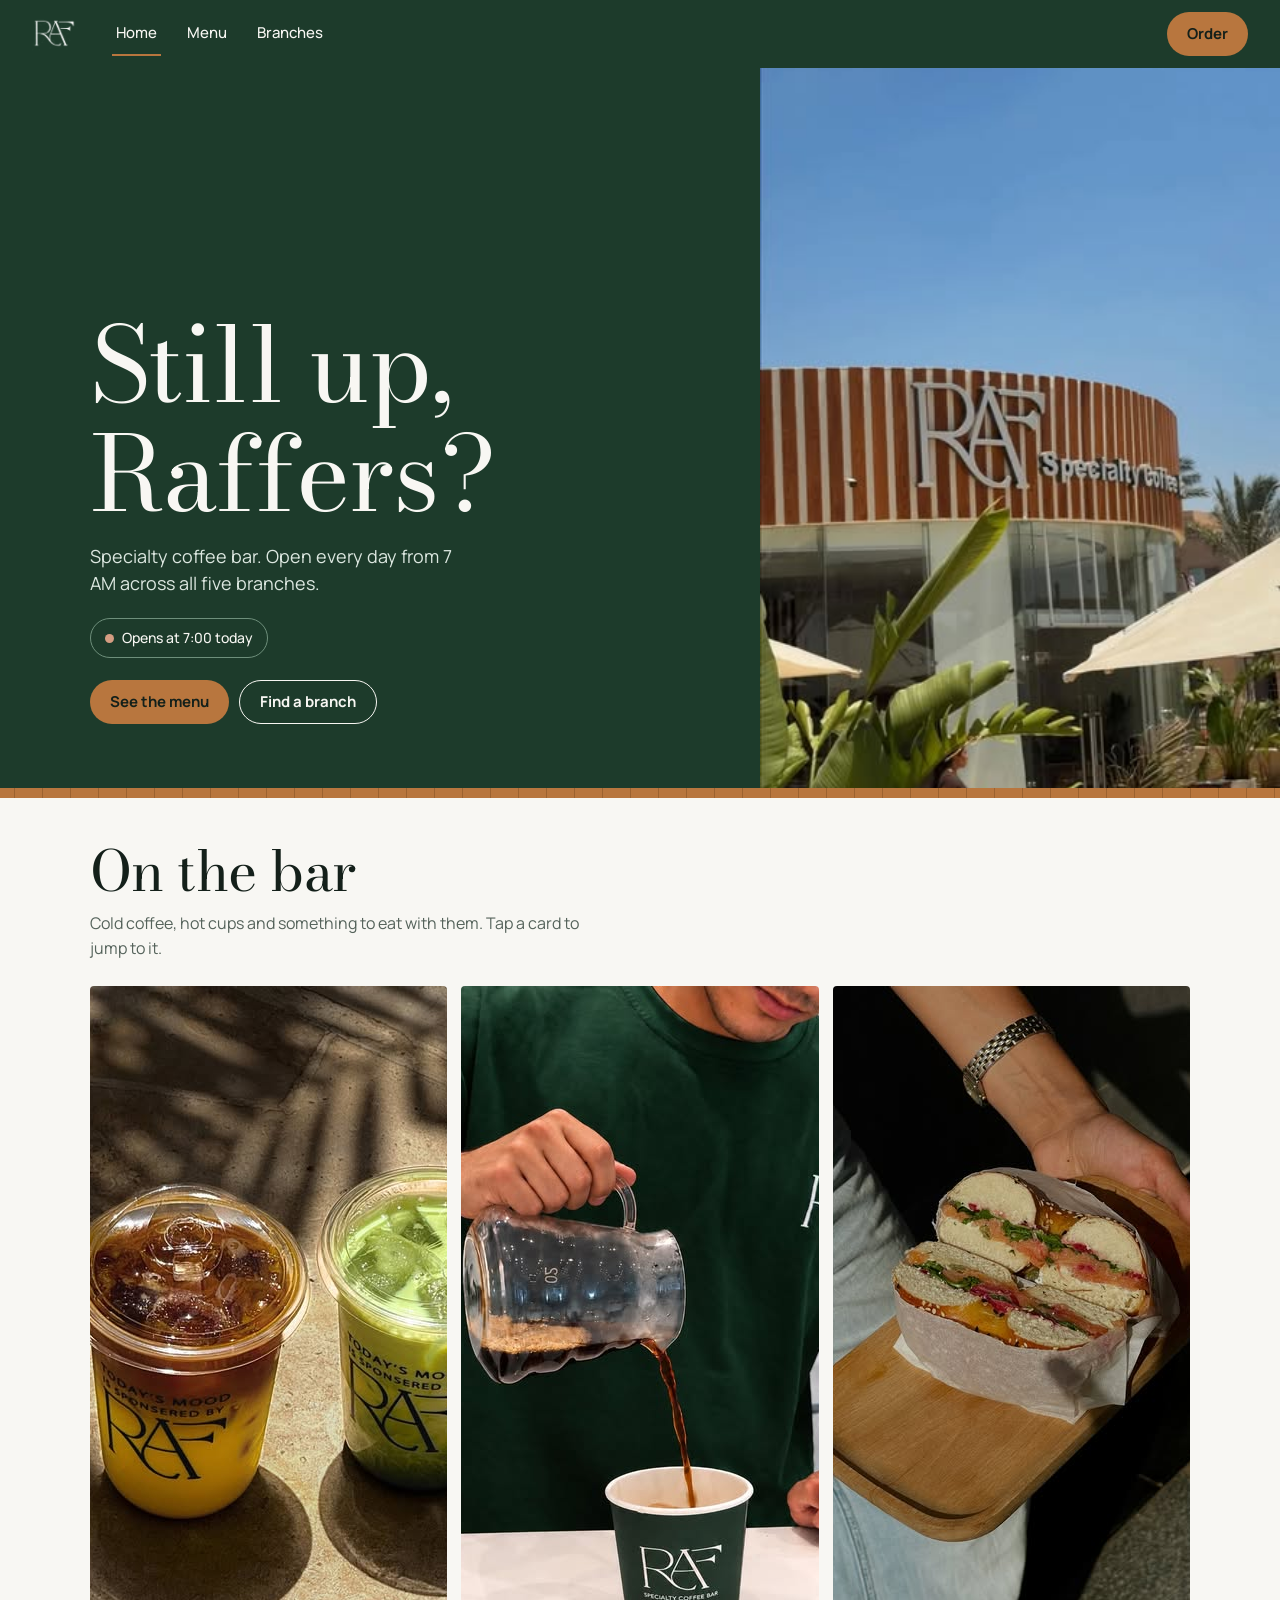
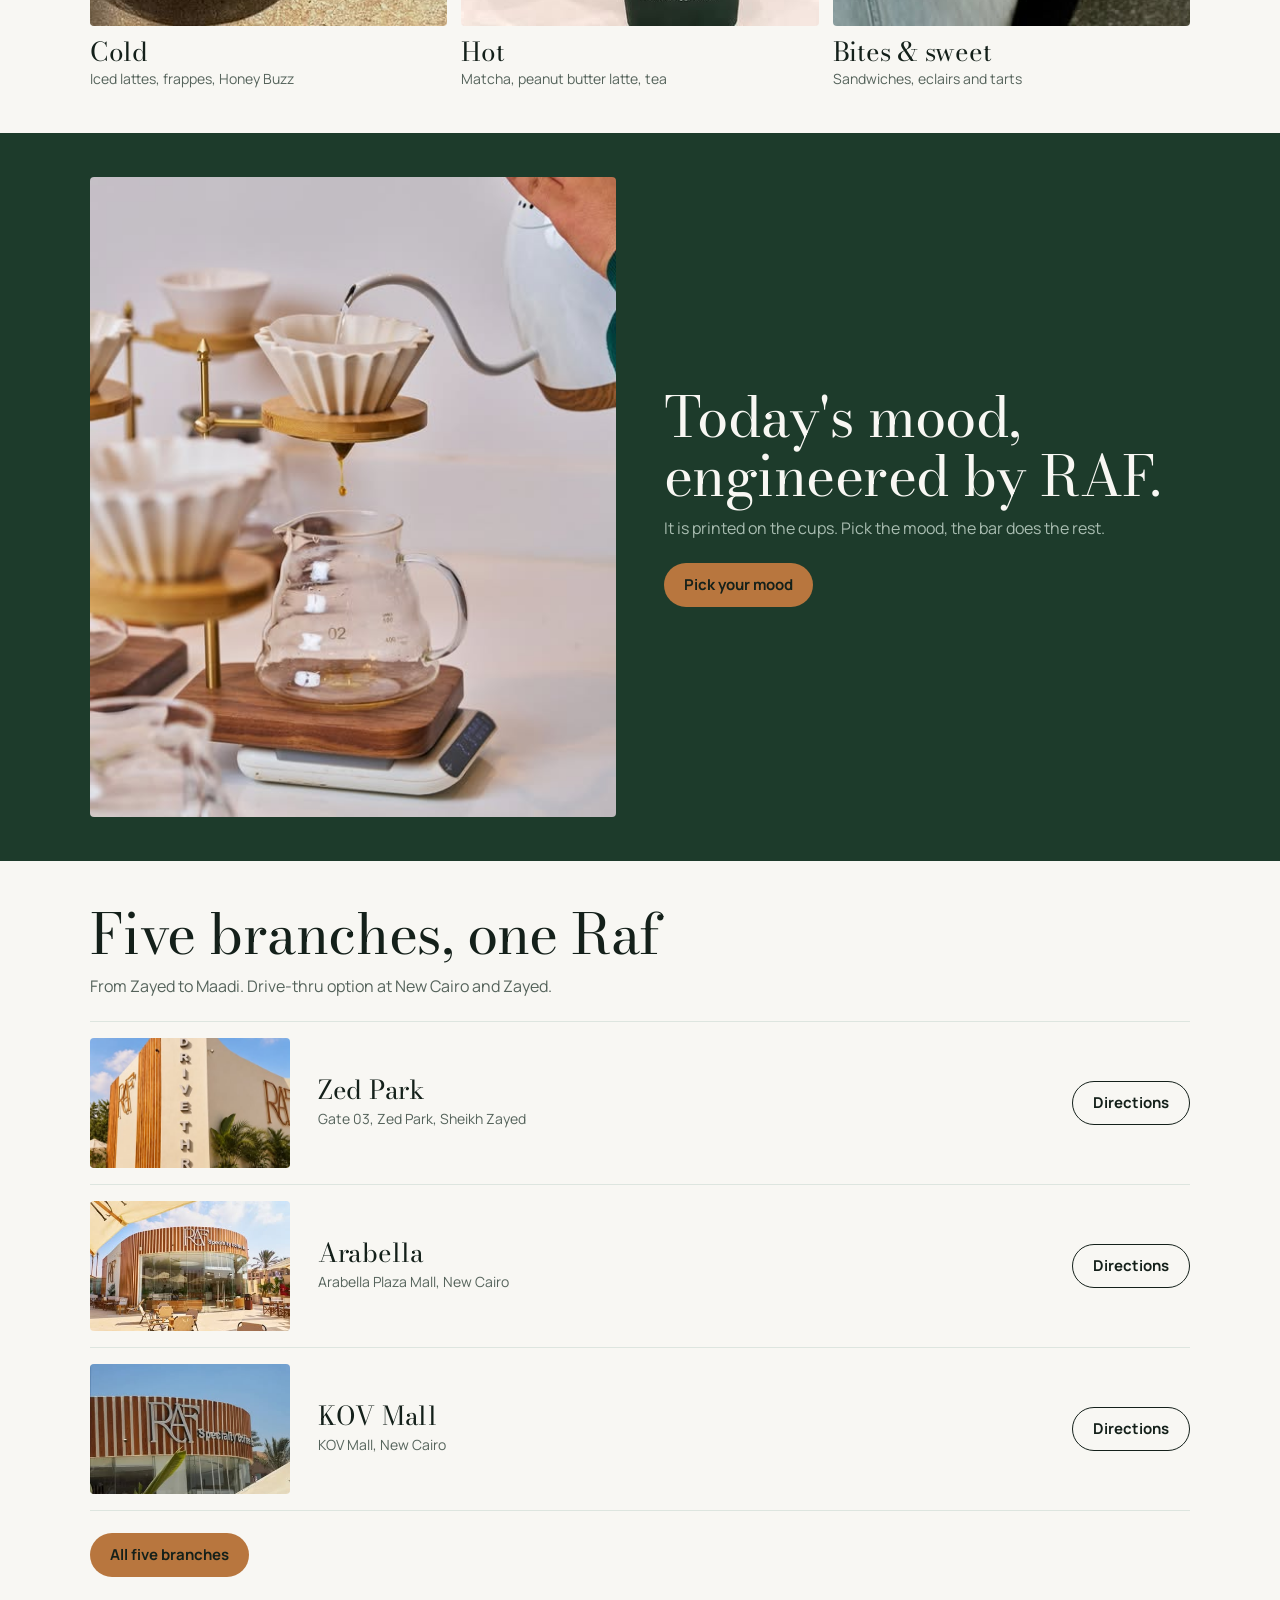
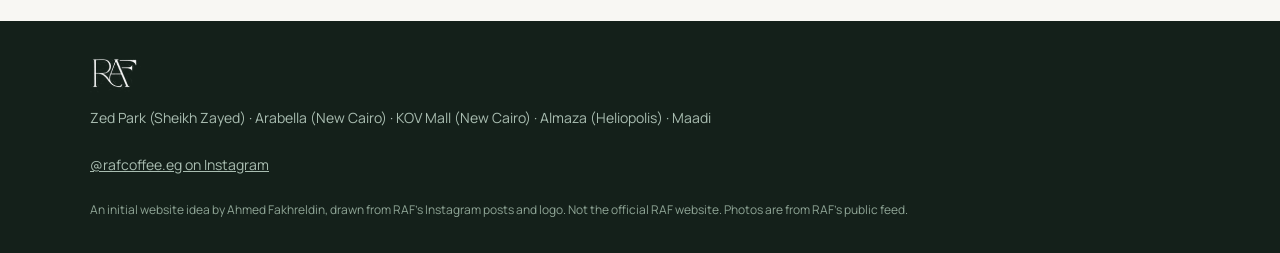
==== index.html @ 0b595aea "RAF Specialty Coffee website preview (home, menu, branches) Co-Authored-By: Claude Sonnet 5.5 <norep" ====
<!doctype html>
<html lang="en">
<head>
<meta charset="utf-8">
<meta name="viewport" content="width=device-width,initial-scale=1">
<title>RAF Specialty Coffee</title>
<meta name="description" content="Specialty coffee bar. Open every day from 7 AM across five branches in Cairo.">
<link rel="icon" href="img/raf-logo.jpg">
<link rel="stylesheet" href="fonts.css">
<link rel="stylesheet" href="style.css">
</head>
<body>
<a class="sr" href="#main">Skip to content</a>
<header class="top">
<a class="logo" href="index.html" aria-label="RAF Specialty Coffee, home"><img src="img/raf-mark-white.png" alt="RAF" width="46" height="34"></a>
<nav aria-label="Main"><a href="index.html" aria-current="page">Home</a><a href="menu.html">Menu</a><a href="branches.html">Branches</a></nav>
<span class="sp"></span>
<a class="btn" href="https://www.talabat.com/egypt/raf-specialty-coffee" target="_blank" rel="noopener">Order</a>
<button class="burger" aria-label="Open menu" aria-expanded="false"><span></span></button>
</header>
<div class="drawer" role="dialog" aria-modal="true" aria-label="Menu">
<div class="row"><img src="img/raf-mark-white.png" alt="RAF" width="46" height="34" style="height:34px;width:auto"><button class="x" aria-label="Close menu">&times;</button></div>
<nav aria-label="Mobile">
<a href="index.html">Home</a><a href="menu.html">Menu</a><a href="branches.html">Branches</a>
</nav>
<p>Open every day from 7 AM, all five branches.</p>
</div>
<main id="main">
<div class="hero">
<div class="photo"><img src="img/photo-08.jpg" alt="RAF storefront with its curved oak-slatted facade under a blue sky" width="360" height="640">
<div class="slats" aria-hidden="true"><i style="--i:0"></i><i style="--i:1"></i><i style="--i:2"></i><i style="--i:3"></i><i style="--i:4"></i><i style="--i:5"></i><i style="--i:6"></i><i style="--i:7"></i><i style="--i:8"></i><i style="--i:9"></i></div></div>
<div class="copy">
<h1 data-greet>Morning, Raffers.</h1>
<p class="lead">Specialty coffee bar. Open every day from 7 AM across all five branches.</p>
<div class="status" data-status><b></b><span>Open today from 7:00</span></div>
<div class="cta-row"><a class="btn" href="menu.html">See the menu</a><a class="btn line" href="branches.html">Find a branch</a></div>
</div></div>
<div class="slatline" aria-hidden="true"></div>
<section><div class="wrap">
<h2>On the bar</h2>
<p class="sub">Cold coffee, hot cups and something to eat with them. Tap a card to jump to it.</p>
<div class="cards">
<a class="pc" href="menu.html#cold"><img src="img/photo-07.jpg" alt="Two iced drinks in RAF cups" width="640" height="640" loading="lazy"><h3>Cold</h3><p>Iced lattes, frappes, Honey Buzz</p></a>
<a class="pc" href="menu.html#hot"><img src="img/photo-03.jpg" alt="Barista pouring filter coffee into a RAF cup" width="480" height="640" loading="lazy"><h3>Hot</h3><p>Matcha, peanut butter latte, tea</p></a>
<a class="pc" href="menu.html#bites"><img src="img/photo-04.jpg" alt="Sandwich on an oak tray" width="480" height="640" loading="lazy"><h3>Bites &amp; sweet</h3><p>Sandwiches, eclairs and tarts</p></a>
</div></div></section>
<section class="band"><div class="wrap two">
<img src="img/photo-10.jpg" alt="Pour-over set on an oak tray" width="512" height="640" loading="lazy">
<div><h2>Today's mood, engineered by RAF.</h2>
<p class="sub">It is printed on the cups. Pick the mood, the bar does the rest.</p>
<div class="cta-row"><a class="btn" href="menu.html">Pick your mood</a></div></div>
</div></section>
<section><div class="wrap">
<h2>Five branches, one Raf</h2>
<p class="sub">From Zayed to Maadi. Drive-thru option at New Cairo and Zayed.</p>
<div class="br">
<div class="brow"><img src="img/photo-09.jpg" alt="RAF storefront" width="200" height="130" loading="lazy"><div><h3>Zed Park</h3><p>Gate 03, Zed Park, Sheikh Zayed</p></div><a class="btn line" href="https://maps.app.goo.gl/PTEWyUyP9gKkPRDW9?g_st=com.google.maps.preview.copy" target="_blank" rel="noopener" aria-label="Directions to RAF Zed Park">Directions</a></div>
<div class="brow"><img src="img/photo-02.jpg" alt="RAF storefront" width="200" height="130" loading="lazy"><div><h3>Arabella</h3><p>Arabella Plaza Mall, New Cairo</p></div><a class="btn line" href="https://maps.app.goo.gl/kkiCXbD1SZbp9gvc9?g_st=iw" target="_blank" rel="noopener" aria-label="Directions to RAF Arabella">Directions</a></div>
<div class="brow"><img src="img/photo-08.jpg" alt="RAF storefront" width="200" height="130" loading="lazy"><div><h3>KOV Mall</h3><p>KOV Mall, New Cairo</p></div><a class="btn line" href="https://maps.app.goo.gl/p1Vdpnx9SvE4T423A?g_st=com.google.maps.preview.copy" target="_blank" rel="noopener" aria-label="Directions to RAF KOV Mall">Directions</a></div>
</div>
<div class="cta-row" style="margin-top:22px"><a class="btn" href="branches.html">All five branches</a></div></div></section>
</main>
<footer><div class="wrap">
<img src="img/raf-mark-white.png" alt="RAF Specialty Coffee" width="51" height="38">
<div>Zed Park (Sheikh Zayed) &middot; Arabella (New Cairo) &middot; KOV Mall (New Cairo) &middot; Almaza (Heliopolis) &middot; Maadi</div>
<div><a href="https://www.instagram.com/rafcoffee.eg/" target="_blank" rel="noopener">@rafcoffee.eg on Instagram</a></div>
<div class="prev">An initial website idea by Ahmed Fakhreldin, drawn from RAF's Instagram posts and logo. Not the official RAF website. Photos are from RAF's public feed.</div>
</div></footer>
<script src="app.js"></script>
</body>
</html>
---- fonts.css ----
@font-face{font-family:"Bodoni Moda";font-weight:400;font-style:normal;font-display:swap;src:url(fonts/bodoni-moda-latin-400-normal.woff2) format("woff2")}
@font-face{font-family:"Bodoni Moda";font-weight:400;font-style:italic;font-display:swap;src:url(fonts/bodoni-moda-latin-400-italic.woff2) format("woff2")}
@font-face{font-family:"Bodoni Moda";font-weight:500;font-style:normal;font-display:swap;src:url(fonts/bodoni-moda-latin-500-normal.woff2) format("woff2")}
@font-face{font-family:"Manrope";font-weight:400;font-style:normal;font-display:swap;src:url(fonts/manrope-latin-400-normal.woff2) format("woff2")}
@font-face{font-family:"Manrope";font-weight:500;font-style:normal;font-display:swap;src:url(fonts/manrope-latin-500-normal.woff2) format("woff2")}
@font-face{font-family:"Manrope";font-weight:700;font-style:normal;font-display:swap;src:url(fonts/manrope-latin-700-normal.woff2) format("woff2")}
---- style.css ----
:root{--green:#1D3B2B;--oak:#B8763E;--plaster:#F8F7F3;--tile:#D59D82;--ink:#14201A;--mist:#DDE5DF;--mute-g:#A9BDB1;--mute:#55635B;--r:4px}
*{box-sizing:border-box;margin:0}
html{scroll-behavior:smooth;-webkit-text-size-adjust:100%}
body{background:var(--plaster);color:var(--ink);font:400 16px/1.55 "Manrope",system-ui,sans-serif;overflow-x:hidden}
img{display:block;max-width:100%}
a{color:inherit}
:focus-visible{outline:3px solid var(--oak);outline-offset:3px;border-radius:2px}
.sr{position:absolute;width:1px;height:1px;overflow:hidden;clip:rect(0 0 0 0)}
h1,h2,h3{font-family:"Bodoni Moda",Georgia,serif;font-weight:400;line-height:1.05;letter-spacing:-.01em}
/* header */
.top{position:sticky;top:0;z-index:20;background:var(--green);color:var(--plaster);display:flex;align-items:center;gap:10px;padding:10px 16px;min-height:60px}
.top .logo{display:flex;align-items:center;min-height:44px;min-width:44px;flex:none}
.top .logo img{height:34px;width:auto}
.top nav{display:none;margin-left:24px;gap:22px}
.top nav a{text-decoration:none;font-weight:500;font-size:15px;min-height:44px;min-width:44px;justify-content:center;display:inline-flex;align-items:center;padding:0 4px;border-bottom:2px solid transparent}
.top nav a[aria-current=page],.top nav a:hover{border-color:var(--oak)}
.top .sp{flex:1}
.btn{display:inline-flex;align-items:center;justify-content:center;min-height:44px;padding:0 20px;border-radius:999px;background:var(--oak);color:var(--ink);font-weight:700;font-size:15px;text-decoration:none;border:0;cursor:pointer;font-family:inherit}
.btn:hover{background:#C98850}
.btn.line{background:none;border:1.5px solid currentColor;color:inherit}
.btn.line:hover{background:var(--green);color:var(--plaster);border-color:var(--green)}
.burger{width:44px;height:44px;border:0;background:none;color:inherit;cursor:pointer;display:grid;place-items:center}
.burger span,.burger span:before,.burger span:after{display:block;width:22px;height:2px;background:currentColor;content:"";position:relative}
.burger span:before{top:-7px;position:absolute}.burger span:after{top:7px;position:absolute}
.drawer{position:fixed;inset:0;z-index:40;background:var(--green);color:var(--plaster);padding:16px;display:none;flex-direction:column}
.drawer.open{display:flex}
.drawer .row{display:flex;justify-content:space-between;align-items:center;min-height:44px}
.drawer nav{display:flex;flex-direction:column;margin-top:32px}
.drawer nav a{font:400 40px/1.1 "Bodoni Moda",serif;text-decoration:none;padding:14px 0;border-bottom:1px solid #35553f}
.drawer p{margin-top:auto;color:var(--mute-g);font-size:14px}
.x{width:44px;height:44px;border:0;background:none;color:inherit;font-size:30px;cursor:pointer}
/* hero: slat shutter */
.hero{position:relative;background:var(--green);color:var(--plaster);overflow:hidden}
.hero .photo{position:relative;height:56vh;min-height:340px;max-height:620px}
.hero .photo img{width:100%;height:100%;object-fit:cover;object-position:50% 38%}
.slats{position:absolute;inset:0;display:grid;grid-template-columns:repeat(10,1fr);pointer-events:none}
.slats i{background:var(--oak);border-right:1px solid #9c6230;transform-origin:top;animation:roll .9s cubic-bezier(.65,0,.25,1) both;animation-delay:calc(var(--i)*70ms + .2s)}
@keyframes roll{to{transform:scaleY(0)}}
.hero .copy{padding:28px 16px 34px;max-width:1100px;margin:0 auto}
.hero h1{font-size:clamp(44px,11vw,104px)}
.hero p.lead{margin-top:14px;font-size:18px;max-width:34ch;color:#DCE7E0}
.status{display:inline-flex;align-items:center;gap:8px;margin-top:20px;padding:8px 14px;border:1px solid #6E8F7B;border-radius:999px;font-size:14px;font-weight:500}
.status b{width:9px;height:9px;border-radius:50%;background:var(--tile)}
.status.open b{background:#7bd08f}
.cta-row{display:flex;flex-wrap:wrap;gap:10px;margin-top:22px}
.cta-row .btn.line{color:var(--plaster)}
.cta-row .btn.line:hover{background:var(--plaster);color:var(--green);border-color:var(--plaster)}
/* slat divider */
.slatline{height:10px;background:repeating-linear-gradient(90deg,var(--oak) 0 14px,#9c6230 14px 15px,var(--oak) 15px 28px)}
section{padding:44px 16px}
.wrap{max-width:1100px;margin:0 auto}
h2{font-size:clamp(32px,7vw,56px)}
.sub{margin-top:10px;color:var(--mute);max-width:52ch}
/* portrait cards */
.cards{display:flex;gap:14px;overflow-x:auto;scroll-snap-type:x mandatory;scroll-padding:0 16px;margin:26px -16px 0;padding:0 16px 6px;scrollbar-width:none}
.cards::-webkit-scrollbar{display:none}
.pc{flex:0 0 min(64vw,260px);scroll-snap-align:start;text-decoration:none}
.pc img{width:100%;aspect-ratio:4/5;object-fit:cover;border-radius:var(--r)}
.pc h3{font-size:26px;margin-top:12px}
.pc p{font-size:14px;color:var(--mute);margin-top:2px}
/* branches */
.br{display:grid;gap:0;margin-top:22px}
.brow{display:grid;grid-template-columns:104px 1fr;gap:16px;padding:16px 0;border-top:1px solid var(--mist);align-items:center}
.brow:last-child{border-bottom:1px solid var(--mist)}
.brow img{width:104px;height:104px;object-fit:cover;border-radius:var(--r)}
.brow .btn{grid-column:2;justify-self:start}
.brow h3{font-size:26px}
.brow p{font-size:14px;color:var(--mute);margin-top:4px}
.tag{display:inline-block;margin-top:8px;margin-right:6px;padding:2px 10px;border-radius:999px;background:#F1DDD2;color:#6b3a22;font-size:12px;font-weight:700}
.tag.g{background:var(--mist);color:var(--green)}
/* dark band */
.band{background:var(--green);color:var(--plaster)}
.band .sub{color:var(--mute-g)}
.band .two{display:grid;gap:22px}
.band img{width:100%;border-radius:var(--r);aspect-ratio:4/3;object-fit:cover}
/* menu */
.chips{position:sticky;top:60px;z-index:15;background:var(--plaster);display:flex;gap:8px;overflow-x:auto;padding:10px 16px;border-bottom:1px solid var(--mist);scrollbar-width:none}
.chips::-webkit-scrollbar{display:none}
.chip{flex:none;min-height:44px;padding:0 18px;border-radius:999px;border:1.5px solid var(--green);background:none;color:var(--green);font:700 14px "Manrope";cursor:pointer;text-decoration:none;display:inline-flex;align-items:center}
.chip.on{background:var(--green);color:var(--plaster)}
.greet{padding:26px 16px 4px}
.greet h1{font-size:clamp(36px,9vw,64px)}
.cat{padding:34px 16px 6px;scroll-margin-top:130px}
.cat .head{display:grid;gap:16px}
.cat .head img{width:100%;aspect-ratio:4/5;max-height:420px;object-fit:cover;border-radius:var(--r)}
.items{margin-top:14px;max-width:720px}
.it{display:flex;justify-content:space-between;gap:16px;padding:14px 0;border-top:1px solid var(--mist)}
.it b{font-weight:700}.it span{color:var(--mute);font-size:14px;display:block}
.it em{font-style:normal;font-weight:700;white-space:nowrap}
.note{font-size:13px;color:var(--mute);margin-top:12px}
.pick{display:grid;gap:12px;margin-top:20px}
.pick a{display:block;padding:18px;border:1.5px solid var(--green);border-radius:var(--r);text-decoration:none}
.pick a:hover{background:var(--green);color:var(--plaster)}
.pick h3{font-size:24px}.pick p{font-size:14px;margin-top:2px}
footer{background:var(--ink);color:var(--mute-g);padding:34px 16px;font-size:14px}
footer .wrap{display:grid;gap:14px}
footer img{height:38px;width:auto}
footer a{display:inline-flex;align-items:center;min-height:44px}
footer .prev{color:#8fa596;font-size:12px}
@media(min-width:760px){
 .top{padding:12px 32px}.top nav{display:flex}.burger{display:none}
 section,.greet,.cat{padding-left:32px;padding-right:32px}
 .cards{margin:26px 0 0;padding:0;overflow:visible}.pc{flex:1}
 .brow{grid-template-columns:200px 1fr auto;gap:28px}.brow .btn{grid-column:auto;justify-self:end}.brow img{width:200px;height:130px}
 .band .two{grid-template-columns:1fr 1fr;align-items:center;gap:48px}
 .cat .head{grid-template-columns:320px 1fr;align-items:end;gap:32px}
 .chips{padding:10px 32px}
 .hero{display:grid;grid-template-columns:1fr minmax(360px,520px);min-height:0}
 .hero .photo{order:2;height:clamp(560px,80vh,720px);max-height:none}.hero .photo img{position:absolute;inset:0}
 .hero .copy{order:1;align-self:end;padding:48px 40px 64px max(32px,calc((100vw - 1100px)/2));margin:0;max-width:none}
 .pick{grid-template-columns:repeat(3,1fr)}
}
@media(prefers-reduced-motion:reduce){.slats i{animation:none;transform:scaleY(0)}html{scroll-behavior:auto}}
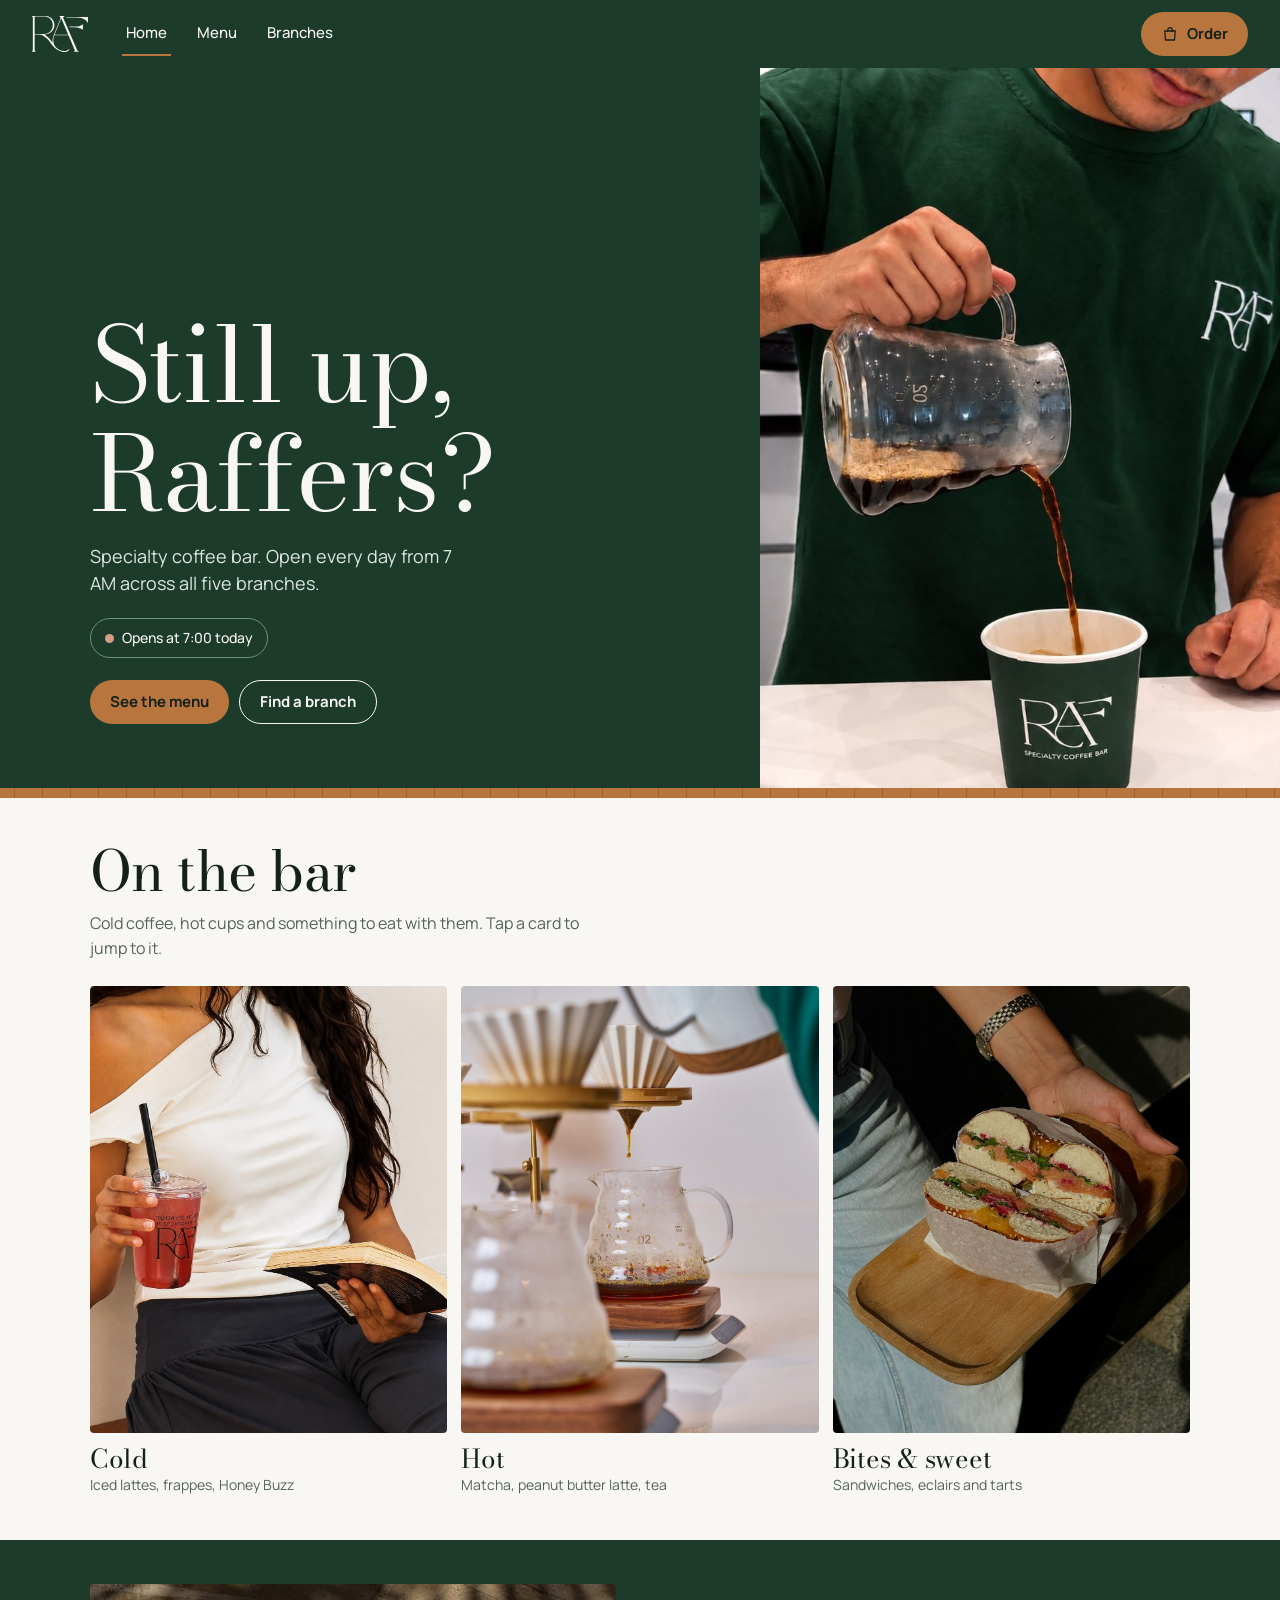
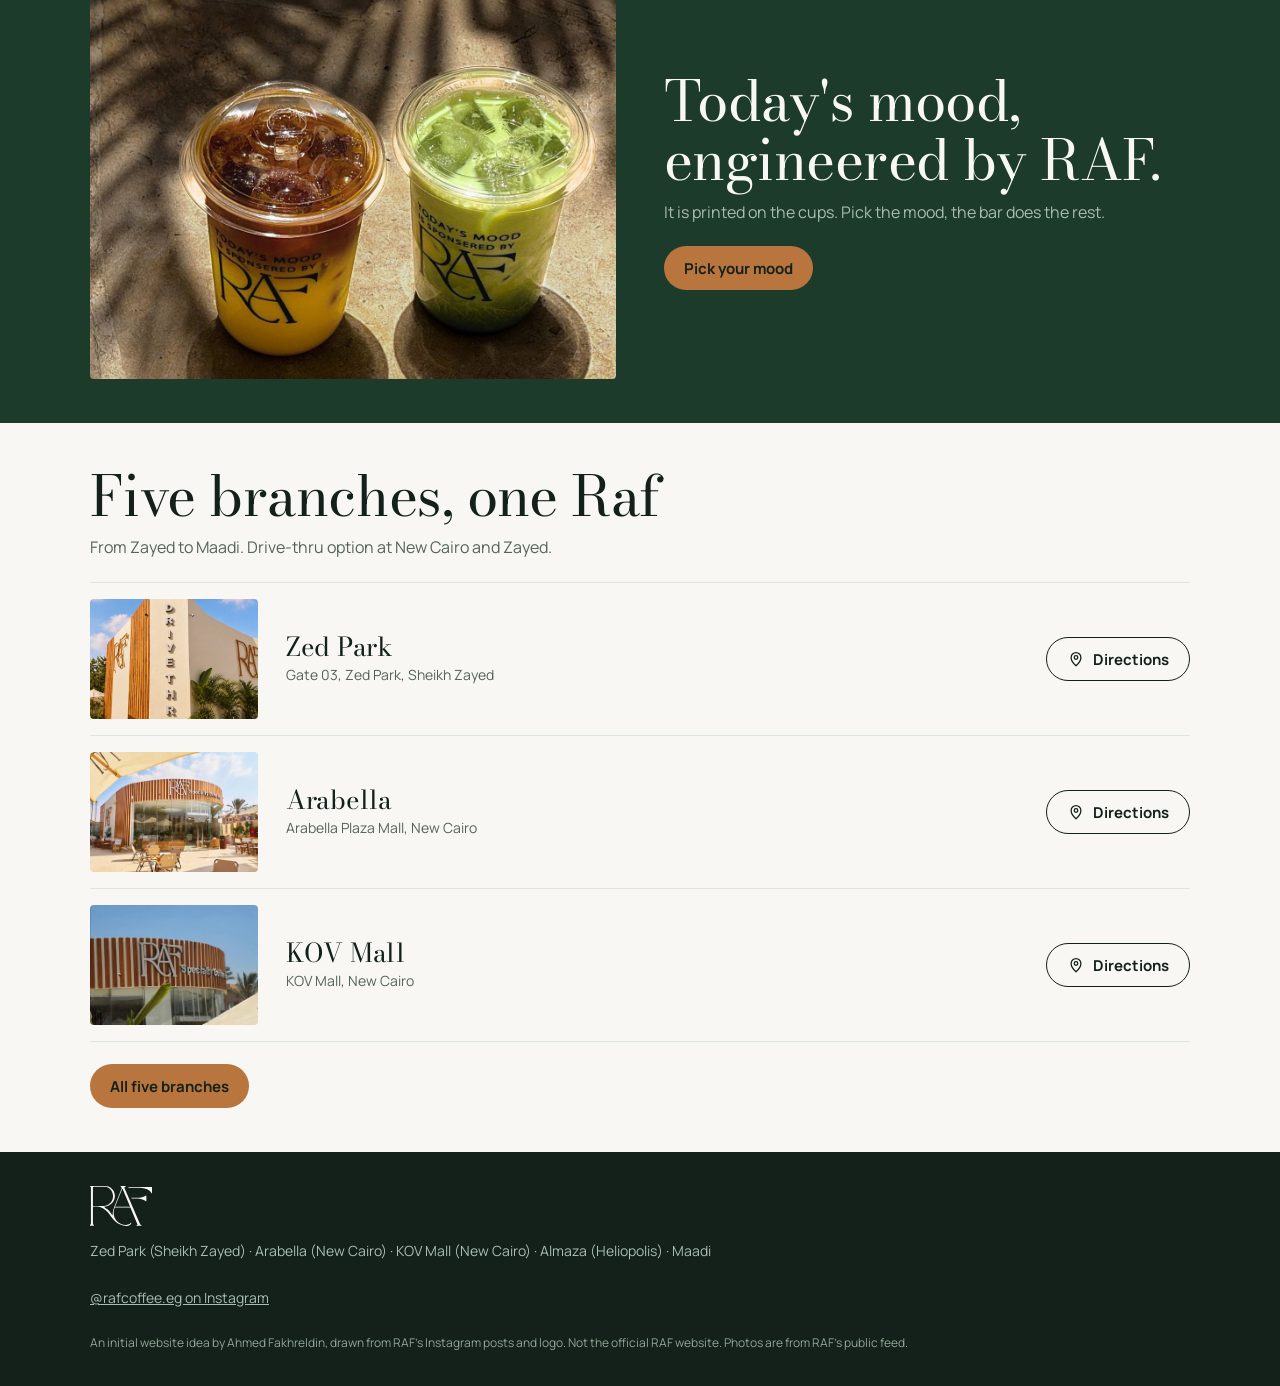
==== commit cfa3579e: "Vector RAF logo, sharp full-size photos, SVG icons - Redrawn RAF monogram as a clean SVG (straight s" ====
--- a/index.html
+++ b/index.html
@@ -5,21 +5,30 @@
 <meta name="viewport" content="width=device-width,initial-scale=1">
 <title>RAF Specialty Coffee</title>
 <meta name="description" content="Specialty coffee bar. Open every day from 7 AM across five branches in Cairo.">
-<link rel="icon" href="img/raf-logo.jpg">
+<link rel="icon" href="img/favicon.svg" type="image/svg+xml">
+<link rel="icon" href="img/icon-32.png" sizes="32x32" type="image/png">
+<link rel="apple-touch-icon" href="img/apple-touch-icon.png">
+<meta name="theme-color" content="#1D3B2B">
 <link rel="stylesheet" href="fonts.css">
 <link rel="stylesheet" href="style.css">
 </head>
 <body>
 <a class="sr" href="#main">Skip to content</a>
+<svg width="0" height="0" style="position:absolute" aria-hidden="true" focusable="false"><defs>
+<symbol id="i-pin" viewBox="0 0 24 24"><path d="M12 21s-6.5-5.6-6.5-11a6.5 6.5 0 0 1 13 0c0 5.4-6.5 11-6.5 11Z"/><circle cx="12" cy="10" r="2.4"/></symbol>
+<symbol id="i-bag" viewBox="0 0 24 24"><path d="M5 8h14l-1 12H6L5 8Z"/><path d="M9 8V6.5a3 3 0 0 1 6 0V8"/></symbol>
+<symbol id="i-arrow" viewBox="0 0 24 24"><path d="M5 12h14M13 6l6 6-6 6"/></symbol>
+<symbol id="i-cup" viewBox="0 0 24 24"><path d="M5 9h11v5a5 5 0 0 1-5 5h-1a5 5 0 0 1-5-5V9Z"/><path d="M16 10.5h1.5a2.5 2.5 0 0 1 0 5H16"/><path d="M8 4c0 1.2 1 1.2 1 2.4M12 4c0 1.2 1 1.2 1 2.4"/></symbol>
+</defs></svg>
 <header class="top">
-<a class="logo" href="index.html" aria-label="RAF Specialty Coffee, home"><img src="img/raf-mark-white.png" alt="RAF" width="46" height="34"></a>
+<a class="logo" href="index.html" aria-label="RAF Specialty Coffee, home"><img src="img/raf-mark-plaster.svg" alt="RAF" width="56" height="36"></a>
 <nav aria-label="Main"><a href="index.html" aria-current="page">Home</a><a href="menu.html">Menu</a><a href="branches.html">Branches</a></nav>
 <span class="sp"></span>
-<a class="btn" href="https://www.talabat.com/egypt/raf-specialty-coffee" target="_blank" rel="noopener">Order</a>
+<a class="btn" href="https://www.talabat.com/egypt/raf-specialty-coffee" target="_blank" rel="noopener"><svg class="ic" aria-hidden="true"><use href="#i-bag"/></svg>Order</a>
 <button class="burger" aria-label="Open menu" aria-expanded="false"><span></span></button>
 </header>
 <div class="drawer" role="dialog" aria-modal="true" aria-label="Menu">
-<div class="row"><img src="img/raf-mark-white.png" alt="RAF" width="46" height="34" style="height:34px;width:auto"><button class="x" aria-label="Close menu">&times;</button></div>
+<div class="row"><img src="img/raf-mark-plaster.svg" alt="RAF" width="56" height="36" style="height:36px;width:auto"><button class="x" aria-label="Close menu">&times;</button></div>
 <nav aria-label="Mobile">
 <a href="index.html">Home</a><a href="menu.html">Menu</a><a href="branches.html">Branches</a>
 </nav>
@@ -27,7 +36,7 @@
 </div>
 <main id="main">
 <div class="hero">
-<div class="photo"><img src="img/photo-08.jpg" alt="RAF storefront with its curved oak-slatted facade under a blue sky" width="360" height="640">
+<div class="photo"><img src="img/photo-03.jpg" srcset="img/photo-03-720.jpg 720w, img/photo-03.jpg 1200w" sizes="(min-width:760px) 520px, 100vw" alt="A barista in a green RAF t-shirt pouring filter coffee into a green RAF cup" width="1200" height="1600" fetchpriority="high" decoding="async">
 <div class="slats" aria-hidden="true"><i style="--i:0"></i><i style="--i:1"></i><i style="--i:2"></i><i style="--i:3"></i><i style="--i:4"></i><i style="--i:5"></i><i style="--i:6"></i><i style="--i:7"></i><i style="--i:8"></i><i style="--i:9"></i></div></div>
 <div class="copy">
 <h1 data-greet>Morning, Raffers.</h1>
@@ -40,12 +49,12 @@
 <h2>On the bar</h2>
 <p class="sub">Cold coffee, hot cups and something to eat with them. Tap a card to jump to it.</p>
 <div class="cards">
-<a class="pc" href="menu.html#cold"><img src="img/photo-07.jpg" alt="Two iced drinks in RAF cups" width="640" height="640" loading="lazy"><h3>Cold</h3><p>Iced lattes, frappes, Honey Buzz</p></a>
-<a class="pc" href="menu.html#hot"><img src="img/photo-03.jpg" alt="Barista pouring filter coffee into a RAF cup" width="480" height="640" loading="lazy"><h3>Hot</h3><p>Matcha, peanut butter latte, tea</p></a>
-<a class="pc" href="menu.html#bites"><img src="img/photo-04.jpg" alt="Sandwich on an oak tray" width="480" height="640" loading="lazy"><h3>Bites &amp; sweet</h3><p>Sandwiches, eclairs and tarts</p></a>
+<a class="pc" href="menu.html#cold"><img src="img/photo-06.jpg" alt="A woman reading with a red iced drink in a RAF cup" width="1086" height="1448" loading="lazy" decoding="async"><h3>Cold</h3><p>Iced lattes, frappes, Honey Buzz</p></a>
+<a class="pc" href="menu.html#hot"><img src="img/photo-10.jpg" alt="Pour-over dripper and server on an oak tray" width="1200" height="1500" loading="lazy" decoding="async"><h3>Hot</h3><p>Matcha, peanut butter latte, tea</p></a>
+<a class="pc" href="menu.html#bites"><img src="img/photo-04.jpg" alt="Bagel sandwich on an oak tray" width="1200" height="1600" loading="lazy" decoding="async"><h3>Bites &amp; sweet</h3><p>Sandwiches, eclairs and tarts</p></a>
 </div></div></section>
 <section class="band"><div class="wrap two">
-<img src="img/photo-10.jpg" alt="Pour-over set on an oak tray" width="512" height="640" loading="lazy">
+<img src="img/photo-07.jpg" alt="Two iced drinks in RAF cups printed with Today's mood, engineered by RAF" width="1200" height="1200" loading="lazy" decoding="async">
 <div><h2>Today's mood, engineered by RAF.</h2>
 <p class="sub">It is printed on the cups. Pick the mood, the bar does the rest.</p>
 <div class="cta-row"><a class="btn" href="menu.html">Pick your mood</a></div></div>
@@ -54,14 +63,14 @@
 <h2>Five branches, one Raf</h2>
 <p class="sub">From Zayed to Maadi. Drive-thru option at New Cairo and Zayed.</p>
 <div class="br">
-<div class="brow"><img src="img/photo-09.jpg" alt="RAF storefront" width="200" height="130" loading="lazy"><div><h3>Zed Park</h3><p>Gate 03, Zed Park, Sheikh Zayed</p></div><a class="btn line" href="https://maps.app.goo.gl/PTEWyUyP9gKkPRDW9?g_st=com.google.maps.preview.copy" target="_blank" rel="noopener" aria-label="Directions to RAF Zed Park">Directions</a></div>
-<div class="brow"><img src="img/photo-02.jpg" alt="RAF storefront" width="200" height="130" loading="lazy"><div><h3>Arabella</h3><p>Arabella Plaza Mall, New Cairo</p></div><a class="btn line" href="https://maps.app.goo.gl/kkiCXbD1SZbp9gvc9?g_st=iw" target="_blank" rel="noopener" aria-label="Directions to RAF Arabella">Directions</a></div>
-<div class="brow"><img src="img/photo-08.jpg" alt="RAF storefront" width="200" height="130" loading="lazy"><div><h3>KOV Mall</h3><p>KOV Mall, New Cairo</p></div><a class="btn line" href="https://maps.app.goo.gl/p1Vdpnx9SvE4T423A?g_st=com.google.maps.preview.copy" target="_blank" rel="noopener" aria-label="Directions to RAF KOV Mall">Directions</a></div>
+<div class="brow"><img src="img/photo-09.jpg" alt="RAF storefront" width="200" height="130" loading="lazy"><div><h3>Zed Park</h3><p>Gate 03, Zed Park, Sheikh Zayed</p></div><a class="btn line" href="https://maps.app.goo.gl/PTEWyUyP9gKkPRDW9?g_st=com.google.maps.preview.copy" target="_blank" rel="noopener" aria-label="Directions to RAF Zed Park"><svg class="ic" aria-hidden="true"><use href="#i-pin"/></svg>Directions</a></div>
+<div class="brow"><img src="img/photo-02.jpg" alt="RAF storefront" width="200" height="130" loading="lazy"><div><h3>Arabella</h3><p>Arabella Plaza Mall, New Cairo</p></div><a class="btn line" href="https://maps.app.goo.gl/kkiCXbD1SZbp9gvc9?g_st=iw" target="_blank" rel="noopener" aria-label="Directions to RAF Arabella"><svg class="ic" aria-hidden="true"><use href="#i-pin"/></svg>Directions</a></div>
+<div class="brow"><img src="img/photo-08.jpg" alt="RAF storefront" width="200" height="130" loading="lazy"><div><h3>KOV Mall</h3><p>KOV Mall, New Cairo</p></div><a class="btn line" href="https://maps.app.goo.gl/p1Vdpnx9SvE4T423A?g_st=com.google.maps.preview.copy" target="_blank" rel="noopener" aria-label="Directions to RAF KOV Mall"><svg class="ic" aria-hidden="true"><use href="#i-pin"/></svg>Directions</a></div>
 </div>
 <div class="cta-row" style="margin-top:22px"><a class="btn" href="branches.html">All five branches</a></div></div></section>
 </main>
 <footer><div class="wrap">
-<img src="img/raf-mark-white.png" alt="RAF Specialty Coffee" width="51" height="38">
+<img src="img/raf-mark-plaster.svg" alt="RAF Specialty Coffee" width="62" height="40">
 <div>Zed Park (Sheikh Zayed) &middot; Arabella (New Cairo) &middot; KOV Mall (New Cairo) &middot; Almaza (Heliopolis) &middot; Maadi</div>
 <div><a href="https://www.instagram.com/rafcoffee.eg/" target="_blank" rel="noopener">@rafcoffee.eg on Instagram</a></div>
 <div class="prev">An initial website idea by Ahmed Fakhreldin, drawn from RAF's Instagram posts and logo. Not the official RAF website. Photos are from RAF's public feed.</div>
--- a/style.css
+++ b/style.css
@@ -10,13 +10,14 @@
 /* header */
 .top{position:sticky;top:0;z-index:20;background:var(--green);color:var(--plaster);display:flex;align-items:center;gap:10px;padding:10px 16px;min-height:60px}
 .top .logo{display:flex;align-items:center;min-height:44px;min-width:44px;flex:none}
-.top .logo img{height:34px;width:auto}
+.top .logo img{height:36px;width:auto}
 .top nav{display:none;margin-left:24px;gap:22px}
 .top nav a{text-decoration:none;font-weight:500;font-size:15px;min-height:44px;min-width:44px;justify-content:center;display:inline-flex;align-items:center;padding:0 4px;border-bottom:2px solid transparent}
 .top nav a[aria-current=page],.top nav a:hover{border-color:var(--oak)}
 .top .sp{flex:1}
 .btn{display:inline-flex;align-items:center;justify-content:center;min-height:44px;padding:0 20px;border-radius:999px;background:var(--oak);color:var(--ink);font-weight:700;font-size:15px;text-decoration:none;border:0;cursor:pointer;font-family:inherit}
 .btn:hover{background:#C98850}
+.ic{width:18px;height:18px;margin-right:8px;flex:none;fill:none;stroke:currentColor;stroke-width:1.7;stroke-linecap:round;stroke-linejoin:round}
 .btn.line{background:none;border:1.5px solid currentColor;color:inherit}
 .btn.line:hover{background:var(--green);color:var(--plaster);border-color:var(--green)}
 .burger{width:44px;height:44px;border:0;background:none;color:inherit;cursor:pointer;display:grid;place-items:center}
@@ -32,7 +33,7 @@
 /* hero: slat shutter */
 .hero{position:relative;background:var(--green);color:var(--plaster);overflow:hidden}
 .hero .photo{position:relative;height:56vh;min-height:340px;max-height:620px}
-.hero .photo img{width:100%;height:100%;object-fit:cover;object-position:50% 38%}
+.hero .photo img{width:100%;height:100%;object-fit:cover;object-position:50% 72%;background:var(--green)}
 .slats{position:absolute;inset:0;display:grid;grid-template-columns:repeat(10,1fr);pointer-events:none}
 .slats i{background:var(--oak);border-right:1px solid #9c6230;transform-origin:top;animation:roll .9s cubic-bezier(.65,0,.25,1) both;animation-delay:calc(var(--i)*70ms + .2s)}
 @keyframes roll{to{transform:scaleY(0)}}
@@ -55,7 +56,7 @@
 .cards{display:flex;gap:14px;overflow-x:auto;scroll-snap-type:x mandatory;scroll-padding:0 16px;margin:26px -16px 0;padding:0 16px 6px;scrollbar-width:none}
 .cards::-webkit-scrollbar{display:none}
 .pc{flex:0 0 min(64vw,260px);scroll-snap-align:start;text-decoration:none}
-.pc img{width:100%;aspect-ratio:4/5;object-fit:cover;border-radius:var(--r)}
+.pc img{width:100%;height:auto;aspect-ratio:4/5;object-fit:cover;border-radius:var(--r)}
 .pc h3{font-size:26px;margin-top:12px}
 .pc p{font-size:14px;color:var(--mute);margin-top:2px}
 /* branches */
@@ -72,7 +73,8 @@
 .band{background:var(--green);color:var(--plaster)}
 .band .sub{color:var(--mute-g)}
 .band .two{display:grid;gap:22px}
-.band img{width:100%;border-radius:var(--r);aspect-ratio:4/3;object-fit:cover}
+.band img{width:100%;height:auto;border-radius:var(--r);aspect-ratio:4/3;object-fit:cover}
+.band img.tall{aspect-ratio:4/5;max-height:600px}
 /* menu */
 .chips{position:sticky;top:60px;z-index:15;background:var(--plaster);display:flex;gap:8px;overflow-x:auto;padding:10px 16px;border-bottom:1px solid var(--mist);scrollbar-width:none}
 .chips::-webkit-scrollbar{display:none}
@@ -82,7 +84,7 @@
 .greet h1{font-size:clamp(36px,9vw,64px)}
 .cat{padding:34px 16px 6px;scroll-margin-top:130px}
 .cat .head{display:grid;gap:16px}
-.cat .head img{width:100%;aspect-ratio:4/5;max-height:420px;object-fit:cover;border-radius:var(--r)}
+.cat .head img{width:100%;height:auto;aspect-ratio:4/5;max-height:420px;object-fit:cover;border-radius:var(--r)}
 .items{margin-top:14px;max-width:720px}
 .it{display:flex;justify-content:space-between;gap:16px;padding:14px 0;border-top:1px solid var(--mist)}
 .it b{font-weight:700}.it span{color:var(--mute);font-size:14px;display:block}
@@ -94,14 +96,14 @@
 .pick h3{font-size:24px}.pick p{font-size:14px;margin-top:2px}
 footer{background:var(--ink);color:var(--mute-g);padding:34px 16px;font-size:14px}
 footer .wrap{display:grid;gap:14px}
-footer img{height:38px;width:auto}
+footer img{height:40px;width:auto}
 footer a{display:inline-flex;align-items:center;min-height:44px}
 footer .prev{color:#8fa596;font-size:12px}
 @media(min-width:760px){
  .top{padding:12px 32px}.top nav{display:flex}.burger{display:none}
  section,.greet,.cat{padding-left:32px;padding-right:32px}
  .cards{margin:26px 0 0;padding:0;overflow:visible}.pc{flex:1}
- .brow{grid-template-columns:200px 1fr auto;gap:28px}.brow .btn{grid-column:auto;justify-self:end}.brow img{width:200px;height:130px}
+ .brow{grid-template-columns:168px 1fr auto;gap:28px}.brow .btn{grid-column:auto;justify-self:end}.brow img{width:168px;height:120px}
  .band .two{grid-template-columns:1fr 1fr;align-items:center;gap:48px}
  .cat .head{grid-template-columns:320px 1fr;align-items:end;gap:32px}
  .chips{padding:10px 32px}
